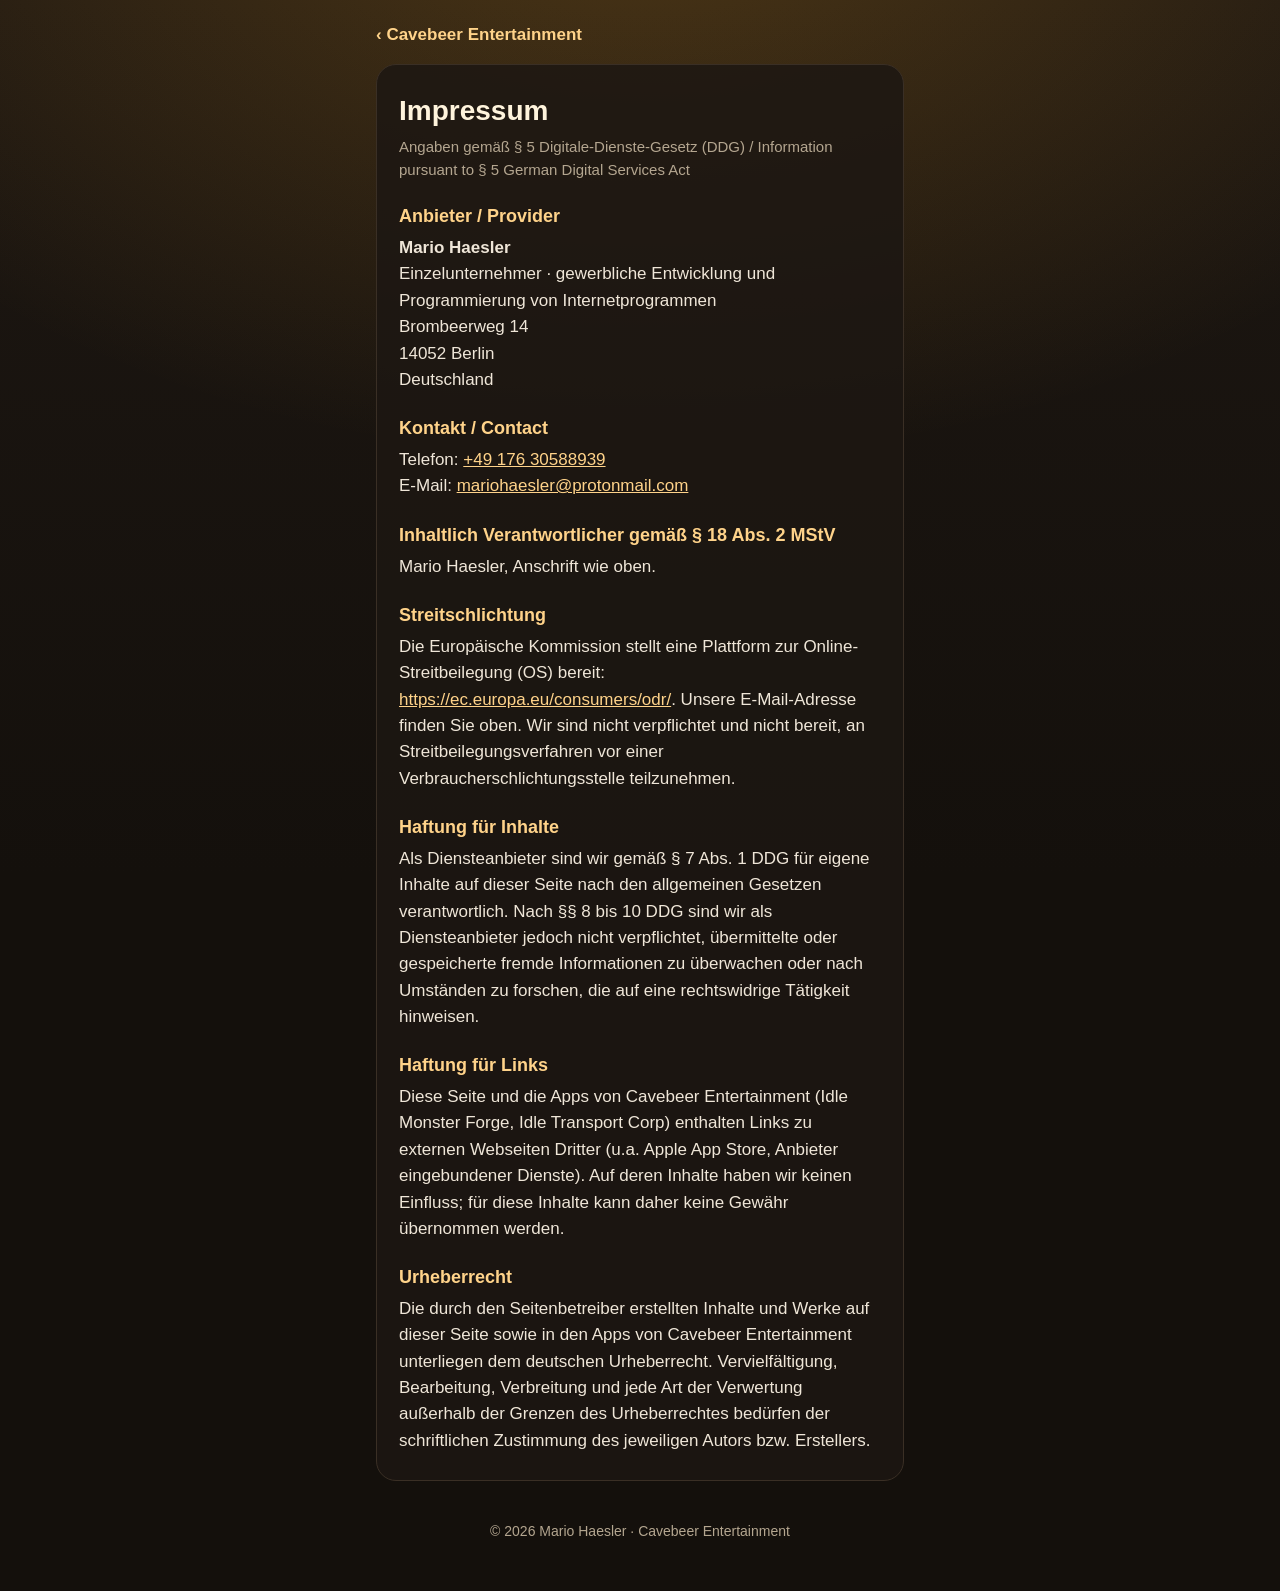
==== impressum.html @ 8346b0f0 "Cavebeer Entertainment studio page: app cards, imprint The root page links to each app's own page in" ====
<!DOCTYPE html>
<html lang="de">
<head>
<meta charset="UTF-8">
<meta name="viewport" content="width=device-width, initial-scale=1, viewport-fit=cover">
<title>Impressum — Cavebeer Entertainment</title>
<meta name="description" content="Impressum / Anbieterkennzeichnung gemäß § 5 DDG für Cavebeer Entertainment (Mario Haesler).">
<meta name="theme-color" content="#14100c">
<link rel="icon" href="img/emblem.svg" type="image/svg+xml">
<link rel="stylesheet" href="style.css?v=1">
</head>
<body>

<div class="wrap">
  <a class="back" href="./">&lsaquo; Cavebeer Entertainment</a>

  <main class="doc">
    <h1>Impressum</h1>
    <p class="soft">Angaben gemäß § 5 Digitale-Dienste-Gesetz (DDG) / Information pursuant to § 5 German Digital Services Act</p>

    <h2>Anbieter / Provider</h2>
    <div class="block">
      <p><strong>Mario Haesler</strong></p>
      <p>Einzelunternehmer &middot; gewerbliche Entwicklung und Programmierung von Internetprogrammen</p>
      <p>Brombeerweg 14</p>
      <p>14052 Berlin</p>
      <p>Deutschland</p>
    </div>

    <h2>Kontakt / Contact</h2>
    <div class="block">
      <p>Telefon: <a href="tel:+4917630588939">+49 176 30588939</a></p>
      <p>E-Mail: <a href="mailto:mariohaesler@protonmail.com">mariohaesler@protonmail.com</a></p>
    </div>

    <h2>Inhaltlich Verantwortlicher gemäß § 18 Abs. 2 MStV</h2>
    <p>Mario Haesler, Anschrift wie oben.</p>

    <h2>Streitschlichtung</h2>
    <p>
      Die Europäische Kommission stellt eine Plattform zur Online-Streitbeilegung (OS) bereit:
      <a href="https://ec.europa.eu/consumers/odr/" target="_blank" rel="noopener">https://ec.europa.eu/consumers/odr/</a>.
      Unsere E-Mail-Adresse finden Sie oben. Wir sind nicht verpflichtet und nicht bereit, an
      Streitbeilegungsverfahren vor einer Verbraucherschlichtungsstelle teilzunehmen.
    </p>

    <h2>Haftung für Inhalte</h2>
    <p>
      Als Diensteanbieter sind wir gemäß § 7 Abs. 1 DDG für eigene Inhalte auf dieser Seite nach den
      allgemeinen Gesetzen verantwortlich. Nach §§ 8 bis 10 DDG sind wir als Diensteanbieter jedoch
      nicht verpflichtet, übermittelte oder gespeicherte fremde Informationen zu überwachen oder nach
      Umständen zu forschen, die auf eine rechtswidrige Tätigkeit hinweisen.
    </p>

    <h2>Haftung für Links</h2>
    <p>
      Diese Seite und die Apps von Cavebeer Entertainment (Idle Monster Forge, Idle Transport Corp) enthalten
      Links zu externen Webseiten Dritter (u.a. Apple App Store, Anbieter eingebundener Dienste). Auf deren
      Inhalte haben wir keinen Einfluss; für diese Inhalte kann daher keine Gewähr übernommen werden.
    </p>

    <h2>Urheberrecht</h2>
    <p>
      Die durch den Seitenbetreiber erstellten Inhalte und Werke auf dieser Seite sowie in den Apps von
      Cavebeer Entertainment unterliegen dem deutschen Urheberrecht. Vervielfältigung, Bearbeitung, Verbreitung
      und jede Art der Verwertung außerhalb der Grenzen des Urheberrechtes bedürfen der schriftlichen
      Zustimmung des jeweiligen Autors bzw. Erstellers.
    </p>
  </main>
</div>

<footer>
  &copy; 2026 Mario Haesler &middot; Cavebeer Entertainment
</footer>

</body>
</html>
---- style.css ----
/* Cavebeer Entertainment - the studio's home page (GitHub Pages; no cookies, no third-party content).
   The look: a dark cave lit by a warm amber lamp. Every app card wears its own game's colours. */
:root {
  --cave: #14100c;
  --cave-2: #1d1712;
  --stone: #3a2f25;
  --amber: #f5a623;
  --amber-light: #ffd38a;
  --foam: #fff4dc;
  --text: #efe6d8;
  --text-dim: #b4a690;
  --max: 560px;
}

* { box-sizing: border-box; }

html { background: var(--cave); }

body {
  margin: 0;
  min-height: 100vh;
  background:
    radial-gradient(120% 60% at 50% -8%, rgba(245, 166, 35, 0.22), rgba(245, 166, 35, 0) 62%),
    linear-gradient(180deg, var(--cave-2), var(--cave) 55%);
  color: var(--text);
  font-family: ui-rounded, "SF Pro Rounded", -apple-system, BlinkMacSystemFont, "Segoe UI", Roboto, sans-serif;
  font-size: 17px;
  line-height: 1.55;
  -webkit-font-smoothing: antialiased;
}

.wrap { max-width: var(--max); margin: 0 auto; padding: 0 16px; }

/* --- studio header --- */
.studio { text-align: center; padding: 44px 0 10px; }
.studio .emblem {
  width: 112px; height: 112px; display: block; margin: 0 auto 14px;
  filter: drop-shadow(0 10px 24px rgba(245, 166, 35, 0.22));
}
.studio h1 {
  margin: 0;
  font-size: 34px;
  line-height: 1.1;
  font-weight: 900;
  letter-spacing: -0.3px;
  color: var(--foam);
}
.studio h1 span { display: block; font-size: 15px; font-weight: 800; letter-spacing: 4px; text-transform: uppercase;
                  color: var(--amber); margin-top: 8px; }
.studio p { margin: 14px auto 0; max-width: 34ch; color: var(--text-dim); text-wrap: balance; }

/* --- the app cards --- */
.label {
  margin: 34px 0 12px;
  font-size: 13px; font-weight: 800; letter-spacing: 3px; text-transform: uppercase;
  color: var(--text-dim);
  display: flex; align-items: center; gap: 12px;
}
.label::before, .label::after { content: ""; flex: 1; height: 1px; background: var(--stone); }

.apps { display: grid; gap: 14px; }

.app {
  display: flex; align-items: center; gap: 16px;
  padding: 14px 16px 14px 14px;
  border-radius: 22px;
  text-decoration: none;
  position: relative;
  transition: transform 0.15s ease, box-shadow 0.15s ease;
  -webkit-tap-highlight-color: transparent;
}
.app:hover { transform: translateY(-2px); }
.app:active { transform: scale(0.985); }
.app img { width: 72px; height: 72px; border-radius: 17px; flex: none; box-shadow: 0 6px 16px rgba(0, 0, 0, 0.35); }
.app-text { flex: 1; min-width: 0; }
.app-name { display: block; font-size: 20px; font-weight: 900; line-height: 1.2; }
.app-line { display: block; font-size: 15px; line-height: 1.35; margin-top: 3px; }
.app-go { flex: none; font-size: 30px; font-weight: 700; line-height: 1; margin-right: 2px; }

/* Idle Monster Forge: dark fantasy, gold on deep ember brown */
.app-mf {
  background: radial-gradient(140% 120% at 0% 0%, #3a1f10 0%, #1f120a 55%, #150c08 100%);
  border: 1.5px solid #6b4a1e;
  box-shadow: 0 10px 26px rgba(0, 0, 0, 0.45), inset 0 1px 0 rgba(255, 224, 138, 0.12);
}
.app-mf .app-name { color: #ffe08a; text-shadow: 0 0 14px rgba(240, 193, 75, 0.35); }
.app-mf .app-line { color: #d6c3a6; }
.app-mf .app-go { color: #f0c14b; }

/* Idle Transport Corp: sunny yellow, navy ink */
.app-itc {
  background: linear-gradient(180deg, #ffd36b, #faba34);
  border: 1.5px solid #d99a2b;
  box-shadow: 0 10px 26px rgba(0, 0, 0, 0.4), inset 0 -4px 0 #d99a2b;
}
.app-itc .app-name { color: #33364d; }
.app-itc .app-line { color: #4a4d63; }
.app-itc .app-go { color: #33364d; }

/* --- footer --- */
footer {
  text-align: center;
  padding: 40px 16px 48px;
  color: var(--text-dim);
  font-size: 14px;
}
footer nav { margin-bottom: 10px; }
footer a { color: var(--amber-light); text-decoration: none; font-weight: 700; margin: 0 10px; }
footer a:hover { text-decoration: underline; }

/* --- the imprint --- */
.back { display: inline-block; margin: 22px 0 0; color: var(--amber-light); text-decoration: none; font-weight: 800; }
.doc { background: rgba(29, 23, 18, 0.85); border: 1px solid var(--stone); border-radius: 20px; padding: 6px 22px 18px;
       margin: 16px 0 0; }
.doc h1 { font-size: 28px; margin: 18px 0 2px; color: var(--foam); }
.doc h2 { font-size: 18px; margin: 22px 0 4px; color: var(--amber-light); }
.doc p { margin: 0 0 8px; }
.doc .soft { color: var(--text-dim); font-size: 15px; }
.doc a { color: var(--amber-light); word-break: break-word; }
.doc .block p { margin: 0; }
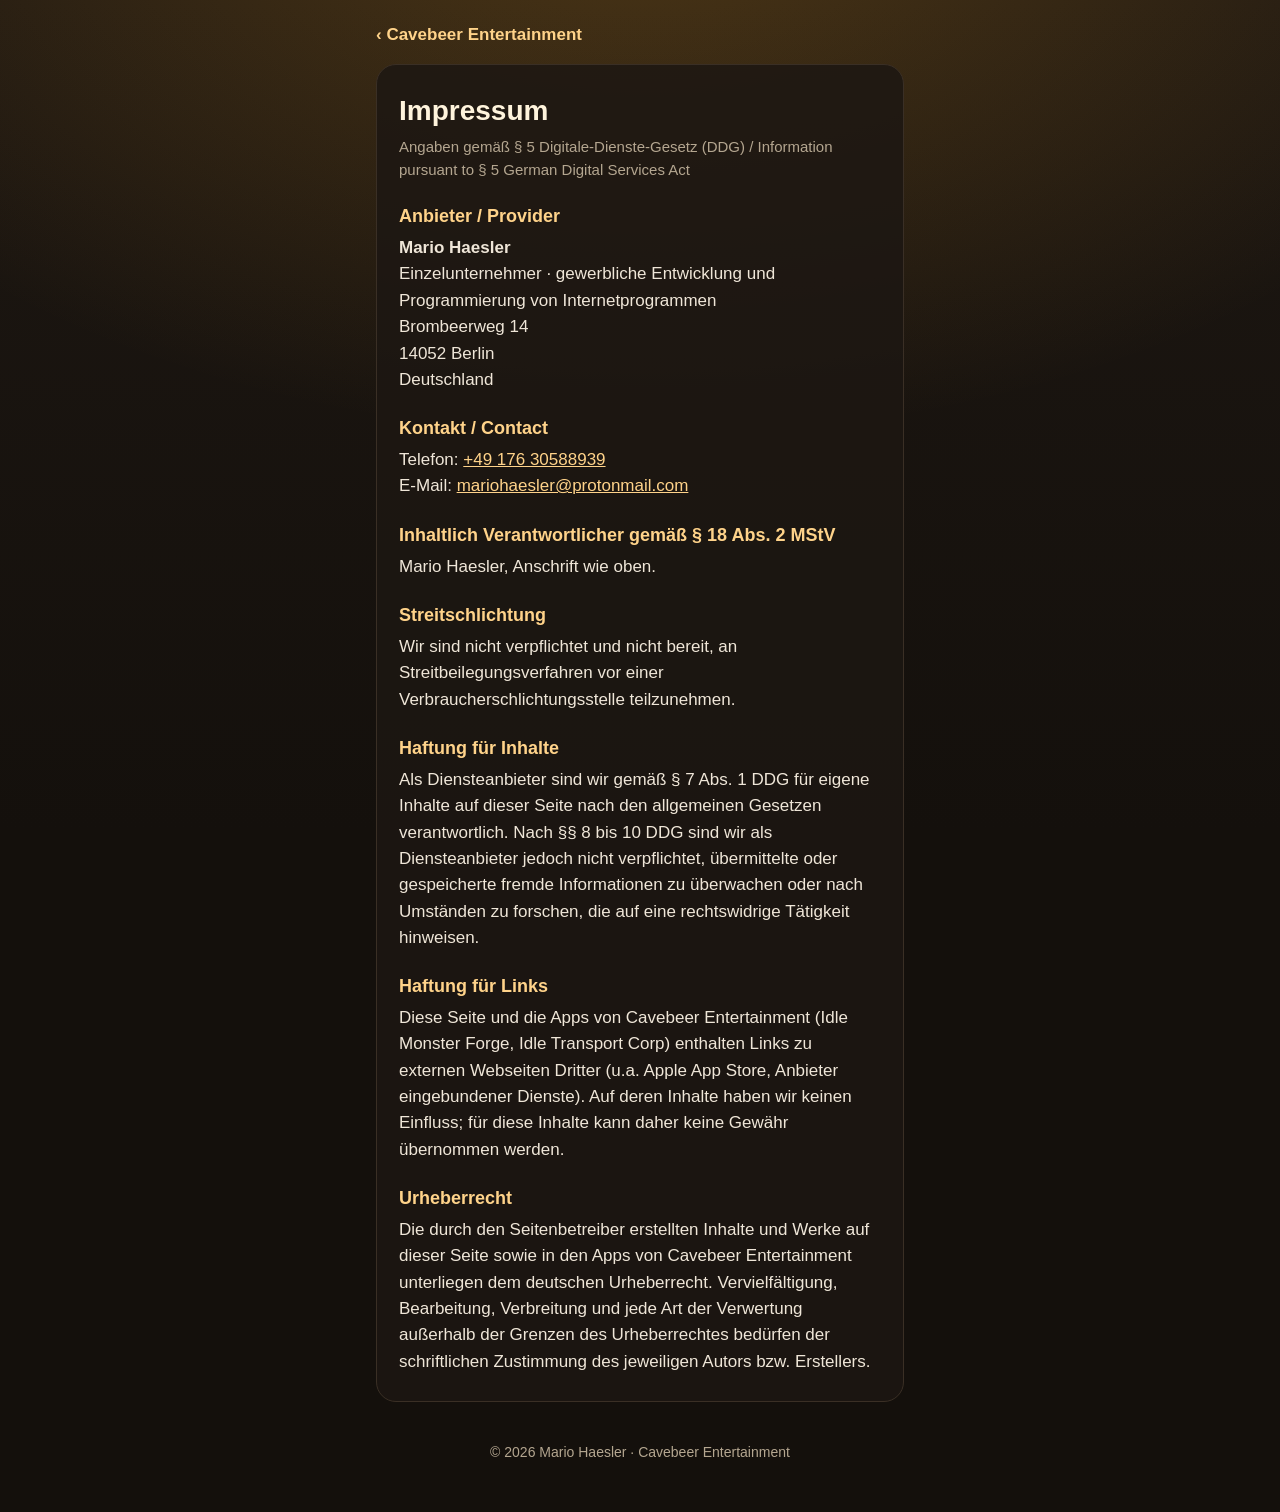
==== commit 4c07d14a: "Legal pages: texts without dash separators; Monster Forge privacy policy for the Godot game (EN + DE" ====
--- a/impressum.html
+++ b/impressum.html
@@ -3,7 +3,7 @@
 <head>
 <meta charset="UTF-8">
 <meta name="viewport" content="width=device-width, initial-scale=1, viewport-fit=cover">
-<title>Impressum — Cavebeer Entertainment</title>
+<title>Impressum | Cavebeer Entertainment</title>
 <meta name="description" content="Impressum / Anbieterkennzeichnung gemäß § 5 DDG für Cavebeer Entertainment (Mario Haesler).">
 <meta name="theme-color" content="#14100c">
 <link rel="icon" href="img/emblem.svg" type="image/svg+xml">
@@ -38,10 +38,8 @@
 
     <h2>Streitschlichtung</h2>
     <p>
-      Die Europäische Kommission stellt eine Plattform zur Online-Streitbeilegung (OS) bereit:
-      <a href="https://ec.europa.eu/consumers/odr/" target="_blank" rel="noopener">https://ec.europa.eu/consumers/odr/</a>.
-      Unsere E-Mail-Adresse finden Sie oben. Wir sind nicht verpflichtet und nicht bereit, an
-      Streitbeilegungsverfahren vor einer Verbraucherschlichtungsstelle teilzunehmen.
+      Wir sind nicht verpflichtet und nicht bereit, an Streitbeilegungsverfahren vor einer
+      Verbraucherschlichtungsstelle teilzunehmen.
     </p>
 
     <h2>Haftung für Inhalte</h2>
--- a/style.css
+++ b/style.css
@@ -97,6 +97,22 @@
 .app-itc .app-line { color: #4a4d63; }
 .app-itc .app-go { color: #33364d; }
 
+/* Colorwall: the icon's night blue, paper and butter */
+.app-cw {
+  background: radial-gradient(130% 120% at 0% 0%, #3a5079 0%, #2b3d5e 55%, #223250 100%);
+  border: 1.5px solid #4f6390;
+  box-shadow: 0 10px 26px rgba(0, 0, 0, 0.42), inset 0 1px 0 rgba(251, 244, 234, 0.14);
+}
+.app-cw .app-name { color: #fbf4ea; }
+.app-cw .app-line { color: #f3e3b8; }
+.app-cw .app-go { color: #d9b4d6; }
+.app-soon {
+  display: inline-block; vertical-align: 3px; margin-left: 6px;
+  padding: 2px 8px; border-radius: 999px;
+  font-size: 11px; font-weight: 800; letter-spacing: 1px; text-transform: uppercase;
+  color: #2b3d5e; background: #f3e3b8;
+}
+
 /* --- footer --- */
 footer {
   text-align: center;
